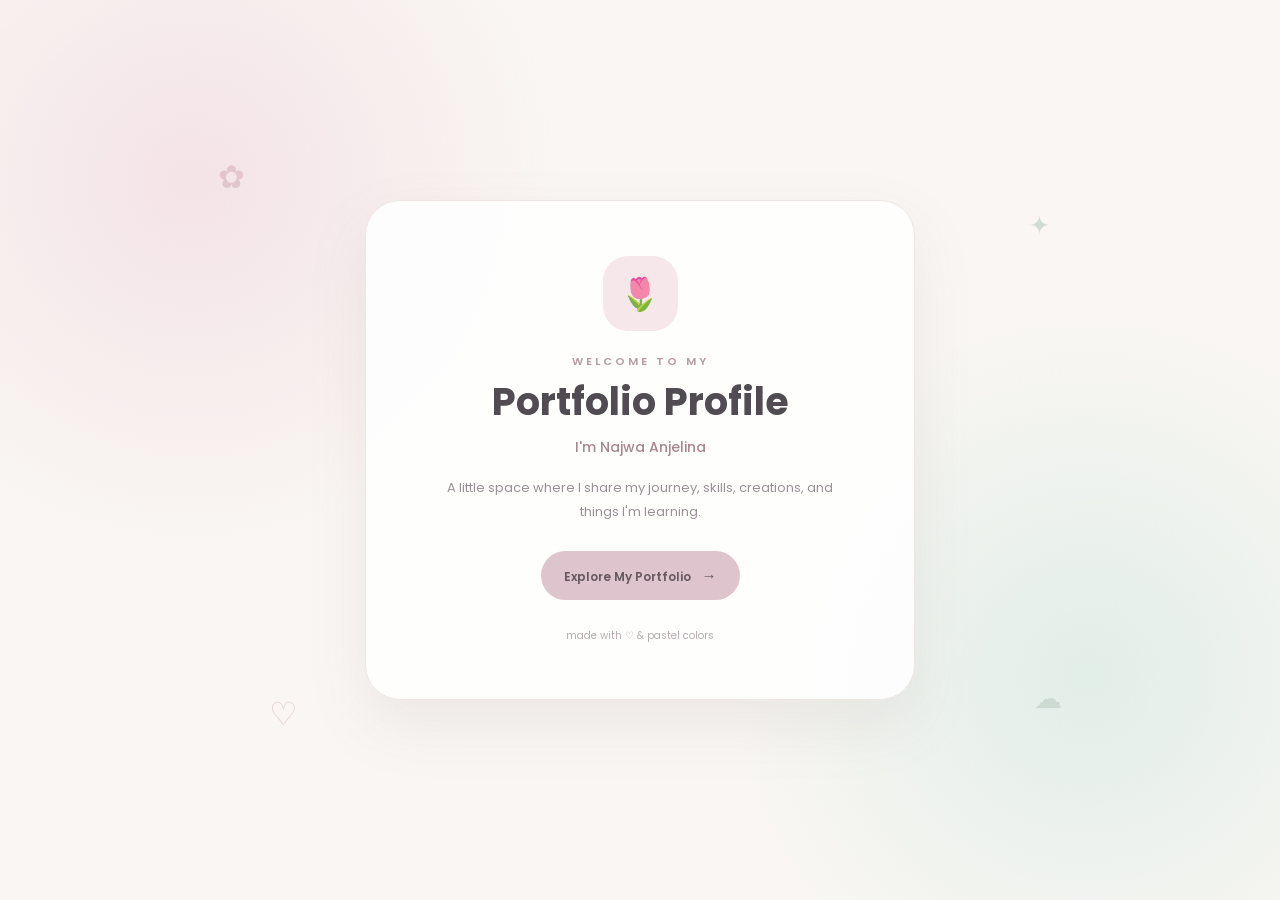
==== welcome.html @ a38a456b "Upload file portofolio pertama" ====
<!DOCTYPE html>
<html lang="id">
<head>
    <meta charset="UTF-8">
    <meta name="viewport" content="width=device-width, initial-scale=1.0">

    <title>Welcome | Najwa's Portfolio</title>

    <link rel="stylesheet" href="welcome.css">

    <link rel="preconnect" href="https://fonts.googleapis.com">
    <link rel="preconnect" href="https://fonts.gstatic.com" crossorigin>

    <link
        href="https://fonts.googleapis.com/css2?family=Poppins:wght@400;500;600;700&display=swap"
        rel="stylesheet"
    >
</head>

<body>

    <main class="welcome-page">

        <!-- Dekorasi -->
        <div class="decor decor-one">✿</div>
        <div class="decor decor-two">✦</div>
        <div class="decor decor-three">♡</div>
        <div class="decor decor-four">☁</div>


        <!-- Welcome Card -->
        <section class="welcome-card">

            <div class="flower-icon">
                🌷
            </div>

            <p class="mini-title">
                WELCOME TO MY
            </p>

            <h1>
                Portfolio Profile
            </h1>

            <p class="name">
                I'm Najwa Anjelina 
            </p>

            <p class="description">
                A little space where I share my journey,
                skills, creations, and things I'm learning.
            </p>

            <button id="exploreButton">
                Explore My Portfolio
                <span>→</span>
            </button>

            <p class="bottom-text">
                made with ♡ & pastel colors
            </p>

        </section>

    </main>

    <!-- LOADING SAAT MASUK PORTFOLIO -->
    <div class="loading-screen" id="loadingScreen">

        <div class="loading-content">

            <div class="loading-flower">
                ✿
            </div>

            <h2>Just a moment . . .</h2>

            <p>Preparing your little space :D</p>

            <div class="loading-bar">
                <div id="loadingProgress"></div>
            </div>

        </div>

    </div>

<script src="welcome.js"></script>

</body>
</html>
---- welcome.css ----
* {
    margin: 0;
    padding: 0;
    box-sizing: border-box;
}

body {
    font-family: "Poppins", sans-serif;
    color: #5c555c;
}


/* =========================
   WELCOME PAGE
========================= */

.welcome-page {
    min-height: 100vh;

    display: flex;
    justify-content: center;
    align-items: center;

    position: relative;
    overflow: hidden;

    padding: 20px;

    background:
        radial-gradient(
            circle at 15% 20%,
            #f4e3e7 0,
            transparent 28%
        ),
        radial-gradient(
            circle at 85% 75%,
            #e2eee8 0,
            transparent 28%
        ),
        #f9f6f3;

    transition: opacity 0.7s ease;
}


/* =========================
   CARD
========================= */

.welcome-card {
    width: 100%;
    max-width: 550px;

    text-align: center;

    background: rgba(255, 255, 255, 0.88);

    border: 1px solid #eee7e4;

    border-radius: 35px;

    padding: 55px 45px;

    box-shadow:
        0 25px 60px rgba(150, 130, 135, 0.12);

    position: relative;

    z-index: 2;

    animation: cardAppear 1s ease;
}


/* =========================
   FLOWER
========================= */

.flower-icon {
    width: 75px;
    height: 75px;

    display: flex;
    justify-content: center;
    align-items: center;

    margin: 0 auto 22px;

    background: #f5e7ea;

    border-radius: 25px;

    font-size: 32px;

    animation: floating 3s ease-in-out infinite;
}


/* =========================
   TEXT
========================= */

.mini-title {
    font-size: 11px;

    letter-spacing: 3px;

    color: #b49ca5;

    font-weight: 600;
}

h1 {
    font-size: 38px;

    color: #514b52;

    margin-top: 3px;
}

.name {
    color: #a98792;

    font-size: 14px;

    font-weight: 500;

    margin-top: 7px;
}

.description {
    max-width: 390px;

    margin: 18px auto 28px;

    color: #999198;

    font-size: 13px;

    line-height: 1.8;
}


/* =========================
   BUTTON
========================= */

#exploreButton {
    border: none;

    padding: 13px 23px;

    border-radius: 50px;

    background: #dec4cd;

    color: #675860;

    font-family: "Poppins", sans-serif;

    font-size: 12px;

    font-weight: 600;

    cursor: pointer;

    transition: all 0.25s ease;
}

#exploreButton span {
    margin-left: 8px;

    font-size: 15px;
}

#exploreButton:hover {
    transform: translateY(-3px);

    background: #d6bac4;

    box-shadow:
        0 10px 22px rgba(180, 145, 155, 0.2);
}

#exploreButton:active {
    transform: translateY(0);
}


/* =========================
   BOTTOM TEXT
========================= */

.bottom-text {
    margin-top: 28px;

    color: #b5adb2;

    font-size: 10px;
}


/* =========================
   DECORATION
========================= */

.decor {
    position: absolute;

    z-index: 1;

    user-select: none;

    opacity: 0.55;
}

.decor-one {
    top: 17%;
    left: 17%;

    color: #d5adb8;

    font-size: 32px;

    animation: floating 4s ease-in-out infinite;
}

.decor-two {
    top: 23%;
    right: 18%;

    color: #b7cabc;

    font-size: 25px;
}

.decor-three {
    bottom: 18%;
    left: 21%;

    color: #d8b8c2;

    font-size: 32px;

    animation: floating 3.5s ease-in-out infinite;
}

.decor-four {
    bottom: 20%;
    right: 17%;

    color: #b8c9c0;

    font-size: 28px;

    animation: floating 4.5s ease-in-out infinite;
}


/* =========================
   ANIMATION
========================= */

@keyframes cardAppear {

    from {
        opacity: 0;
        transform: translateY(20px);
    }

    to {
        opacity: 1;
        transform: translateY(0);
    }
}


@keyframes floating {

    0%,
    100% {
        transform: translateY(0);
    }

    50% {
        transform: translateY(-7px);
    }
}


/* =========================
   EXIT ANIMATION
========================= */

.welcome-page.exit {
    opacity: 0;

    pointer-events: none;
}


/* =========================
   MOBILE
========================= */

@media (max-width: 600px) {

    .welcome-card {
        padding: 42px 25px;

        border-radius: 28px;
    }

    .flower-icon {
        width: 65px;
        height: 65px;

        font-size: 28px;
    }

    h1 {
        font-size: 30px;
    }

    .name {
        font-size: 13px;
    }

    .description {
        font-size: 12px;
    }

    .decor-one {
        left: 7%;
    }

    .decor-two {
        right: 7%;
    }

    .decor-three {
        left: 8%;
    }

    .decor-four {
        right: 7%;
    }
}

/* =========================
   LOADING SCREEN
========================= */

.loading-screen {
    position: fixed;

    inset: 0;

    z-index: 9999;

    display: flex;
    justify-content: center;
    align-items: center;

    background: #f9f6f3;

    opacity: 0;
    visibility: hidden;

    transition: opacity 0.5s ease;
}

.loading-screen.show {
    opacity: 1;
    visibility: visible;
}

.loading-content {
    text-align: center;
}

.loading-flower {
    width: 65px;
    height: 65px;

    margin: 0 auto 18px;

    display: flex;
    justify-content: center;
    align-items: center;

    background: #f5e7ea;

    border-radius: 22px;

    color: #c69eaa;

    font-size: 28px;

    animation: loadingSpin 1.5s ease-in-out infinite;
}

.loading-content h2 {
    font-size: 18px;

    color: #5c555c;

    font-weight: 600;
}

.loading-content p {
    margin-top: 5px;

    color: #aaa1a7;

    font-size: 11px;
}


/* Loading bar */

.loading-bar {
    width: 180px;
    height: 6px;

    margin: 20px auto 0;

    background: #eee7e5;

    border-radius: 20px;

    overflow: hidden;
}

#loadingProgress {
    width: 0%;
    height: 100%;

    background: #dcbfc8;

    border-radius: 20px;

    transition: width 0.1s linear;
}


/* Loading animation */

@keyframes loadingSpin {

    0% {
        transform: rotate(0deg);
    }

    50% {
        transform: rotate(12deg) scale(1.05);
    }

    100% {
        transform: rotate(0deg);
    }
}
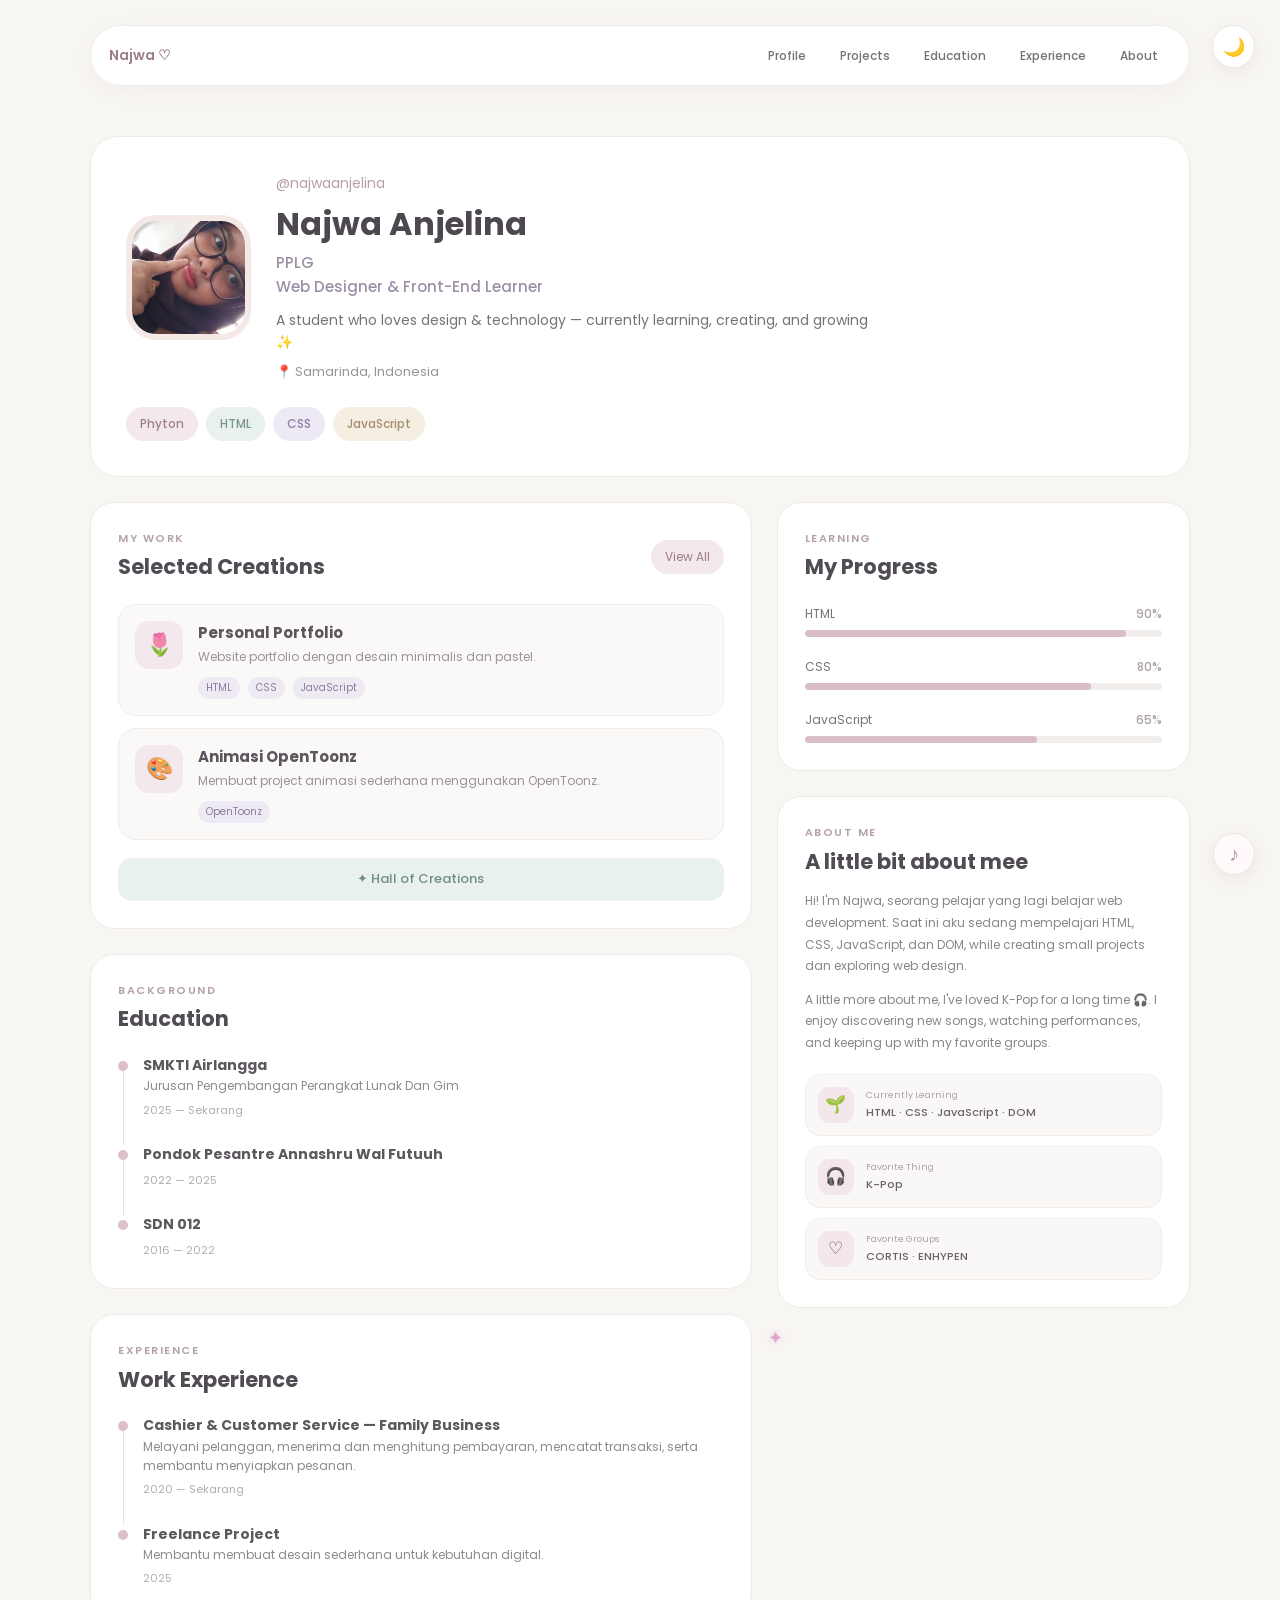
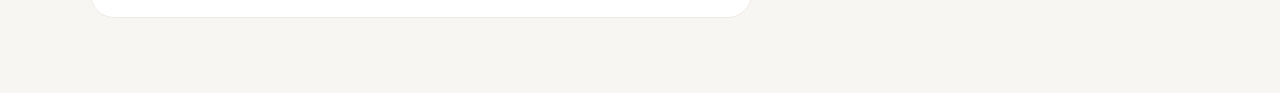
==== commit 57c5be14: "Rename index1.html to welcome.html" ====
--- a/welcome.html
+++ b/welcome.html
@@ -3,90 +3,359 @@
 <head>
     <meta charset="UTF-8">
     <meta name="viewport" content="width=device-width, initial-scale=1.0">
-
-    <title>Welcome | Najwa's Portfolio</title>
-
-    <link rel="stylesheet" href="welcome.css">
+    <title>Public Portfolio Profile</title>
+
+    <link rel="stylesheet" href="stylee.css">
 
     <link rel="preconnect" href="https://fonts.googleapis.com">
     <link rel="preconnect" href="https://fonts.gstatic.com" crossorigin>
-
-    <link
-        href="https://fonts.googleapis.com/css2?family=Poppins:wght@400;500;600;700&display=swap"
-        rel="stylesheet"
-    >
+    <link href="https://fonts.googleapis.com/css2?family=Poppins:wght@400;500;600;700&display=swap" rel="stylesheet">
 </head>
 
 <body>
 
-    <main class="welcome-page">
-
-        <!-- Dekorasi -->
-        <div class="decor decor-one">✿</div>
-        <div class="decor decor-two">✦</div>
-        <div class="decor decor-three">♡</div>
-        <div class="decor decor-four">☁</div>
-
-
-        <!-- Welcome Card -->
-        <section class="welcome-card">
-
-            <div class="flower-icon">
-                🌷
+    <div id="flower-container"></div>
+
+        <!-- NAVIGATION -->
+    <nav class="navbar">
+        <div class="nav-logo">Najwa ♡</div>
+
+        <button class="menu-toggle" id="menuToggle">☰</button>
+
+        <div class="nav-links" id="navLinks">
+            <a href="#home">Profile</a>
+            <a href="#projects">Projects</a>
+            <a href="#education">Education</a>
+            <a href="#experience">Experience</a>
+            <a href="#about">About</a>
+        </div>
+    </nav>
+        <main class="container">
+
+            <!-- THEME BUTTON -->
+        <button id="themeButton" class="theme-button">
+            🌙
+        </button>
+
+        <!-- PROFILE -->
+        <section class="profile-card" id="home">
+
+            <div class="profile-top">
+                <img 
+                    src="fotoku.jpeg" 
+                    class="profile-photo"
+                >
+
+                <div class="profile-info">
+                    <p class="username">@najwaanjelina</p>
+                    <h1>Najwa Anjelina</h1>
+                    <p class="role"></p>
+                    <p class="role">PPLG</p>
+                    <p class="role">Web Designer & Front-End Learner</p>
+
+                    <p class="bio">
+                        A student who loves design & technology — currently learning, 
+                        creating, and growing ✨
+                    </p>
+
+                    <p class="location">📍 Samarinda, Indonesia</p>
+                </div>
             </div>
 
-            <p class="mini-title">
-                WELCOME TO MY
-            </p>
-
-            <h1>
-                Portfolio Profile
-            </h1>
-
-            <p class="name">
-                I'm Najwa Anjelina 
-            </p>
-
-            <p class="description">
-                A little space where I share my journey,
-                skills, creations, and things I'm learning.
-            </p>
-
-            <button id="exploreButton">
-                Explore My Portfolio
-                <span>→</span>
-            </button>
-
-            <p class="bottom-text">
-                made with ♡ & pastel colors
-            </p>
+            <!-- SKILLS -->
+            <div class="skills">
+                <span>Phyton</span>
+                <span>HTML</span>
+                <span>CSS</span>
+                <span>JavaScript</span>
+            </div>
 
         </section>
 
-    </main>
-
-    <!-- LOADING SAAT MASUK PORTFOLIO -->
-    <div class="loading-screen" id="loadingScreen">
-
-        <div class="loading-content">
-
-            <div class="loading-flower">
-                ✿
+
+        <!-- CONTENT GRID -->
+        <div class="content-grid">
+
+            <!-- LEFT -->
+            <div>
+
+                <!-- PROJECT -->
+                <section class="section-card" id="projects">
+                    <div class="section-title">
+                        <div>
+                            <p class="small-title">MY WORK</p>
+                            <h2>Selected Creations</h2>
+                        </div>
+
+                        <button id="allProjectBtn">View All</button>
+                    </div>
+
+                    <div class="projects" id="projectContainer">
+
+                        <article class="project">
+                            <div class="project-icon">🌷</div>
+
+                            <div>
+                                <h3>Personal Portfolio</h3>
+                                <p>
+                                    Website portfolio dengan desain
+                                    minimalis dan pastel.
+                                </p>
+
+                                <span class="project-tag">HTML</span>
+                                <span class="project-tag">CSS</span>
+                                <span class="project-tag">JavaScript</span>
+                            </div>
+                        </article>
+
+
+                        <article class="project">
+                            <div class="project-icon">🎨</div>
+
+                            <div>
+                                <h3>Animasi OpenToonz</h3>
+                                <p>
+                                    Membuat project animasi sederhana menggunakan OpenToonz.
+                                </p>
+
+                                <span class="project-tag">OpenToonz</span>
+                            </div>
+                        </article>
+
+
+                        <article class="project hidden-project">
+                            <div class="project-icon">☁️</div>
+
+                            <div>
+                                <h3>Infografis Etika Digital</h3>
+                                <p>
+                                    Membuat desain infografis tentang penggunaan gadget secara bijak.
+                                </p>
+
+                                <span class="project-tag">Canva</span>
+                            </div>
+                        </article>
+
+                    </div>
+
+                    <a href="#" class="creation-button">
+                        ✦ Hall of Creations
+                    </a>
+                </section>
+
+
+                <!-- EDUCATION -->
+                <section class="section-card" id="education">
+                    <p class="small-title">BACKGROUND</p>
+                    <h2>Education</h2>
+
+                    <div class="timeline">
+
+                        <div class="timeline-item">
+                            <div class="dot"></div>
+
+                            <div>
+                                <h3>SMKTI Airlangga</h3>
+                                <p>Jurusan Pengembangan Perangkat Lunak Dan Gim</p>
+                                <span>2025 — Sekarang</span>
+                            </div>
+                        </div>
+
+                        <div class="timeline-item">
+                            <div class="dot"></div>
+
+                            <div>
+                                <h3>Pondok Pesantre Annashru Wal Futuuh</h3>
+                                <span>2022 — 2025</span>
+                            </div>
+                        </div>
+
+                        <div class="timeline-item">
+                            <div class="dot"></div>
+
+                            <div>
+                                <h3>SDN 012</h3>
+                                <span>2016 — 2022</span>
+                            </div>
+                        </div>
+
+                    </div>
+                </section>
+
+
+                <!-- WORK -->
+                <section class="section-card" id="experience">
+                    <p class="small-title">EXPERIENCE</p>
+                    <h2>Work Experience</h2>
+
+                    <div class="timeline">
+
+                        <div class="timeline-item">
+                            <div class="dot"></div>
+
+                            <div>
+                                <h3>Cashier & Customer Service — Family Business</h3>
+                                <p>
+                                    Melayani pelanggan, menerima dan menghitung pembayaran, mencatat transaksi, serta membantu menyiapkan pesanan.
+                                </p>
+                                <span>2020 — Sekarang</span>
+                            </div>
+                        </div>
+
+                        <div class="timeline-item">
+                            <div class="dot"></div>
+
+                            <div>
+                                <h3>Freelance Project</h3>
+                                <p>
+                                    Membantu membuat desain sederhana
+                                    untuk kebutuhan digital.
+                                </p>
+                                <span>2025</span>
+                            </div>
+                        </div>
+
+                    </div>
+                </section>
+
             </div>
 
-            <h2>Just a moment . . .</h2>
-
-            <p>Preparing your little space :D</p>
-
-            <div class="loading-bar">
-                <div id="loadingProgress"></div>
-            </div>
-
-        </div>
-
-    </div>
-
-<script src="welcome.js"></script>
-
+
+            <!-- RIGHT -->
+            <aside>
+
+                <!-- LEARNING -->
+                <section class="section-card" id="learning">
+
+                    <p class="small-title">LEARNING</p>
+                    <h2>My Progress</h2>
+
+                    <div class="progress-item">
+                        <div class="progress-label">
+                            <span>HTML</span>
+                            <b>90%</b>
+                        </div>
+
+                        <div class="progress">
+                            <div style="width:90%"></div>
+                        </div>
+                    </div>
+
+
+                    <div class="progress-item">
+                        <div class="progress-label">
+                            <span>CSS</span>
+                            <b>80%</b>
+                        </div>
+
+                        <div class="progress">
+                            <div style="width:80%"></div>
+                        </div>
+                    </div>
+
+
+                    <div class="progress-item">
+                        <div class="progress-label">
+                            <span>JavaScript</span>
+                            <b>65%</b>
+                        </div>
+
+                        <div class="progress">
+                            <div style="width:65%"></div>
+                        </div>
+                    </div>
+
+                </section>
+
+
+                <!-- ABOUT -->
+                <section class="section-card about" id="about">
+
+                    <p class="small-title">ABOUT ME</p>
+
+                    <h2>A little bit about mee</h2>
+
+                    <p class="about-text">
+                        Hi! I'm Najwa, seorang pelajar yang lagi belajar web development. Saat ini aku sedang mempelajari HTML, CSS, JavaScript, dan DOM, while creating small projects dan exploring web design.
+                    </p>
+
+                    <p class="about-text">
+                        A little more about me, I've loved K-Pop for a long time 🎧.
+                        I enjoy discovering new songs, watching performances,
+                        and keeping up with my favorite groups.
+                    </p>
+
+
+                    <!-- ABOUT MINI CARDS -->
+                    <div class="about-cards">
+
+                        <div class="about-box">
+                            <span class="about-icon">🌱</span>
+
+                            <div>
+                                <small>Currently Learning</small>
+                                <b>HTML · CSS · JavaScript · DOM</b>
+                            </div>
+                        </div>
+
+
+                        <div class="about-box">
+                            <span class="about-icon">🎧</span>
+
+                            <div>
+                                <small>Favorite Thing</small>
+                                <b>K-Pop</b>
+                            </div>
+                        </div>
+
+
+                        <div class="about-box">
+                            <span class="about-icon">♡</span>
+
+                            <div>
+                                <small>Favorite Groups</small>
+                                <b>CORTIS · ENHYPEN</b>
+                            </div>
+                        </div>
+
+                    </div>
+
+                </section>
+
+        <!-- MUSIC BUTTON -->
+    <button id="musicButton" class="music-button">
+        ♪
+    </button>
+
+    <audio id="backgroundMusic" loop>
+        <source src="music.mp3" type="audio/mpeg">
+    </audio>
+
+<script src="script.js"></script>
+
+    <div class="cursor"></div>
+
+    <script>
+    const cursor = document.querySelector(".cursor");
+
+    document.addEventListener("mousemove", (e) => {
+    cursor.style.left = e.clientX + "px";
+    cursor.style.top = e.clientY + "px";
+
+    const sparkle = document.createElement("div");
+    sparkle.className = "cursor-dot";
+    sparkle.textContent = "✧";
+
+    sparkle.style.left = e.clientX + "px";
+    sparkle.style.top = e.clientY + "px";
+
+    document.body.appendChild(sparkle);
+
+    setTimeout(() => {
+        sparkle.remove();
+    }, 800);
+    });
+
+</script>
 </body>
-</html>+</html>
--- a/stylee.css
+++ b/stylee.css
@@ -0,0 +1,1070 @@
+* {
+    margin: 0;
+    padding: 0;
+    box-sizing: border-box;
+}
+
+body {
+    font-family: "Poppins", sans-serif;
+    background: #f8f6f3;
+    color: #55505a;
+    line-height: 1.6;
+}
+
+/* ================= NAVIGATION ================= */
+
+.navbar {
+    width: 90%;
+    max-width: 1100px;
+    margin: 25px auto 0;
+
+    background: rgba(255, 255, 255, 0.95);
+    border: 1px solid #eee9e5;
+    border-radius: 50px;
+
+    padding: 12px 18px;
+
+    display: flex;
+    align-items: center;
+    justify-content: space-between;
+
+    position: sticky;
+    top: 15px;
+    z-index: 1000;
+
+    box-shadow: 0 5px 20px rgba(120, 100, 110, 0.06);
+}
+
+.nav-logo {
+    color: #9d7f89;
+    font-size: 14px;
+    font-weight: 600;
+}
+
+.nav-links {
+    display: flex;
+    align-items: center;
+    gap: 8px;
+}
+
+.nav-links a {
+    text-decoration: none;
+    color: #77717a;
+
+    font-size: 12px;
+    font-weight: 500;
+
+    padding: 8px 13px;
+    border-radius: 50px;
+
+    transition: 0.2s;
+}
+
+.nav-links a:hover {
+    background: #f3e8ed;
+    color: #9a7c87;
+}
+
+.menu-toggle {
+    display: none;
+
+    border: none;
+    background: #f3e8ed;
+    color: #9a7c87;
+
+    width: 35px;
+    height: 35px;
+
+    border-radius: 50%;
+
+    cursor: pointer;
+    font-size: 16px;
+}
+
+/* Smooth scroll */
+
+html {
+    scroll-behavior: smooth;
+}
+
+/* Jarak ketika navigasi menuju section */
+
+#home,
+#projects,
+#education,
+#experience,
+#about {
+    scroll-margin-top: 100px;
+}
+
+.container {
+    width: 90%;
+    max-width: 1100px;
+    margin: 50px auto;
+}
+
+
+/* ================= PROFILE ================= */
+
+.profile-card {
+    background: #ffffff;
+    border: 1px solid #eee9e5;
+    border-radius: 28px;
+    padding: 35px;
+    margin-bottom: 25px;
+}
+
+.profile-top {
+    display: flex;
+    align-items: center;
+    gap: 25px;
+}
+
+.profile-photo {
+    width: 125px;
+    height: 125px;
+    border-radius: 30px;
+    object-fit: cover;
+    border: 6px solid #f5e9e8;
+}
+
+.username {
+    color: #b89fa3;
+    font-size: 14px;
+    margin-bottom: 3px;
+}
+
+.profile-info h1 {
+    font-size: 32px;
+    color: #4d4850;
+    margin-bottom: 2px;
+}
+
+.role {
+    color: #9d8fa5;
+    font-size: 15px;
+    font-weight: 500;
+}
+
+.bio {
+    max-width: 600px;
+    font-size: 14px;
+    margin-top: 10px;
+    color: #77727a;
+}
+
+.location {
+    margin-top: 8px;
+    font-size: 13px;
+    color: #99939a;
+}
+
+
+/* ================= SKILLS ================= */
+
+.skills {
+    display: flex;
+    flex-wrap: wrap;
+    gap: 8px;
+    margin-top: 25px;
+}
+
+.skills span {
+    background: #f3e9ed;
+    color: #9d7f89;
+    padding: 7px 14px;
+    border-radius: 50px;
+    font-size: 12px;
+    font-weight: 500;
+}
+
+.skills span:nth-child(2) {
+    background: #e9f1ed;
+    color: #78978a;
+}
+
+.skills span:nth-child(3) {
+    background: #eeeaf5;
+    color: #8b7da4;
+}
+
+.skills span:nth-child(4) {
+    background: #f5eee3;
+    color: #a58f6d;
+}
+
+
+/* ================= GRID ================= */
+
+.content-grid {
+    display: grid;
+    grid-template-columns: 1.6fr 1fr;
+    gap: 25px;
+}
+
+
+/* ================= CARD ================= */
+
+.section-card {
+    background: #ffffff;
+    border: 1px solid #eee9e5;
+    border-radius: 24px;
+    padding: 27px;
+    margin-bottom: 25px;
+}
+
+.section-title {
+    display: flex;
+    justify-content: space-between;
+    align-items: center;
+    margin-bottom: 20px;
+}
+
+.small-title {
+    color: #b5a2aa;
+    font-size: 11px;
+    font-weight: 600;
+    letter-spacing: 1.5px;
+    margin-bottom: 3px;
+}
+
+h2 {
+    font-size: 21px;
+    color: #514c54;
+}
+
+.section-title button {
+    border: none;
+    background: #f3e8ed;
+    color: #9a7c87;
+    padding: 8px 14px;
+    border-radius: 50px;
+    cursor: pointer;
+    font-family: inherit;
+    font-size: 12px;
+}
+
+.section-title button:hover {
+    background: #eadce2;
+}
+
+
+/* ================= PROJECT ================= */
+
+.projects {
+    display: flex;
+    flex-direction: column;
+    gap: 12px;
+}
+
+.project {
+    display: flex;
+    gap: 15px;
+    padding: 16px;
+    background: #faf9f8;
+    border-radius: 18px;
+    border: 1px solid #f0ece9;
+    transition: 0.2s;
+}
+
+.project:hover {
+    transform: translateY(-2px);
+    border-color: #e6d8dd;
+}
+
+.project-icon {
+    width: 48px;
+    height: 48px;
+    min-width: 48px;
+    display: flex;
+    justify-content: center;
+    align-items: center;
+    background: #f3e8ed;
+    border-radius: 14px;
+    font-size: 22px;
+}
+
+.project h3 {
+    color: #5b555d;
+    font-size: 15px;
+    margin-bottom: 2px;
+}
+
+.project p {
+    color: #99939a;
+    font-size: 12px;
+    margin-bottom: 7px;
+}
+
+.project-tag {
+    display: inline-block;
+    background: #eeeaf4;
+    color: #8c7c9d;
+    padding: 3px 8px;
+    border-radius: 20px;
+    font-size: 10px;
+    margin-right: 4px;
+}
+
+.creation-button {
+    display: block;
+    text-align: center;
+    text-decoration: none;
+    margin-top: 18px;
+    padding: 11px;
+    border-radius: 14px;
+    background: #e9f1ed;
+    color: #728e82;
+    font-size: 13px;
+    font-weight: 500;
+}
+
+.creation-button:hover {
+    background: #dfeae5;
+}
+
+.hidden-project {
+    display: none;
+}
+
+
+/* ================= TIMELINE ================= */
+
+.timeline {
+    margin-top: 18px;
+}
+
+.timeline-item {
+    display: flex;
+    gap: 15px;
+    position: relative;
+    padding-bottom: 22px;
+}
+
+.timeline-item:last-child {
+    padding-bottom: 0;
+}
+
+.timeline-item:not(:last-child)::before {
+    content: "";
+    position: absolute;
+    width: 1px;
+    height: calc(100% - 8px);
+    background: #e9e2df;
+    left: 5px;
+    top: 10px;
+}
+
+.dot {
+    width: 10px;
+    height: 10px;
+    background: #dcbfc9;
+    border-radius: 50%;
+    margin-top: 7px;
+    position: relative;
+    z-index: 2;
+    min-width: 10px;
+}
+
+.timeline-item h3 {
+    color: #5d575e;
+    font-size: 14px;
+}
+
+.timeline-item p {
+    color: #8f898f;
+    font-size: 12px;
+}
+
+.timeline-item span {
+    color: #b3abb1;
+    font-size: 11px;
+}
+
+
+/* ================= PROGRESS ================= */
+
+.progress-item {
+    margin-top: 20px;
+}
+
+.progress-label {
+    display: flex;
+    justify-content: space-between;
+    font-size: 12px;
+    margin-bottom: 7px;
+}
+
+.progress-label span {
+    color: #77717a;
+}
+
+.progress-label b {
+    color: #aaa0a7;
+    font-weight: 500;
+}
+
+.progress {
+    height: 7px;
+    background: #f0edeb;
+    border-radius: 20px;
+    overflow: hidden;
+}
+
+.progress div {
+    height: 100%;
+    background: #d9bec8;
+    border-radius: 20px;
+}
+
+
+/* ================= ABOUT ================= */
+
+.about > p:not(.small-title) {
+    margin-top: 12px;
+    font-size: 12px;
+    color: #8b858b;
+}
+
+.about-info {
+    display: flex;
+    flex-direction: column;
+    gap: 12px;
+    margin-top: 20px;
+}
+
+.about-info div {
+    padding: 11px 13px;
+    background: #faf8f6;
+    border-radius: 12px;
+}
+
+.about-info span {
+    display: block;
+    color: #aaa2a8;
+    font-size: 10px;
+}
+
+.about-info b {
+    color: #69636a;
+    font-size: 12px;
+    font-weight: 500;
+}
+
+
+/* ================= FOOTER ================= */
+
+footer {
+    text-align: center;
+    color: #aaa3a9;
+    font-size: 11px;
+    padding: 10px;
+}
+
+
+/* ================= MOBILE ================= */
+
+@media (max-width: 750px) {
+
+    .container {
+        width: 92%;
+        margin: 25px auto;
+    }
+
+    .profile-card {
+        padding: 23px;
+        border-radius: 22px;
+    }
+
+    .profile-top {
+        align-items: flex-start;
+    }
+
+    .profile-photo {
+        width: 85px;
+        height: 85px;
+        border-radius: 22px;
+    }
+
+    .profile-info h1 {
+        font-size: 23px;
+    }
+
+    .role {
+        font-size: 12px;
+    }
+
+    .bio {
+        font-size: 12px;
+    }
+
+    .content-grid {
+        grid-template-columns: 1fr;
+        gap: 0;
+    }
+
+    .section-card {
+        padding: 22px;
+        border-radius: 20px;
+    }
+}
+
+
+@media (max-width: 480px) {
+
+    .profile-top {
+        flex-direction: column;
+    }
+
+    .profile-photo {
+        width: 95px;
+        height: 95px;
+    }
+
+    .profile-info h1 {
+        font-size: 25px;
+    }
+
+    .section-title {
+        align-items: flex-end;
+    }
+
+    .section-title button {
+        font-size: 10px;
+        padding: 7px 11px;
+    }
+
+    .project {
+        padding: 13px;
+    }
+}
+
+/* =========================
+   THEME BUTTON
+========================= */
+
+.theme-button {
+    position: fixed;
+
+    top: 25px;
+    right: 25px;
+
+    width: 43px;
+    height: 43px;
+
+    border: 1px solid #eee6e2;
+
+    border-radius: 50%;
+
+    background: #ffffff;
+
+    cursor: pointer;
+
+    font-size: 18px;
+
+    display: flex;
+    justify-content: center;
+    align-items: center;
+
+    box-shadow: 0 5px 15px rgba(150, 130, 135, 0.10);
+
+    transition: 0.25s;
+
+    z-index: 100;
+}
+
+.theme-button:hover {
+    transform: translateY(-2px) rotate(8deg);
+}
+
+
+/* =========================
+   DARK MODE
+========================= */
+
+body.dark-mode {
+    background: #29272b;
+    color: #ddd7dc;
+}
+
+
+/* Background */
+
+body.dark-mode .profile-card,
+body.dark-mode .section-card {
+    background: #353238;
+
+    border-color: #464148;
+}
+
+
+/* Text */
+
+body.dark-mode .profile-info h1,
+body.dark-mode h2 {
+    color: #f0e9ed;
+}
+
+body.dark-mode .bio,
+body.dark-mode .timeline-item p,
+body.dark-mode .about > p:not(.small-title) {
+    color: #bdb5bc;
+}
+
+body.dark-mode .username,
+body.dark-mode .small-title {
+    color: #c3a7b1;
+}
+
+body.dark-mode .role {
+    color: #b8a7c1;
+}
+
+body.dark-mode .location {
+    color: #aaa2aa;
+}
+
+
+/* Skills */
+
+body.dark-mode .skills span {
+    background: #493e45;
+    color: #d6b9c4;
+}
+
+body.dark-mode .skills span:nth-child(2) {
+    background: #3d4943;
+    color: #b9d0c4;
+}
+
+body.dark-mode .skills span:nth-child(3) {
+    background: #443f4d;
+    color: #c4b7d6;
+}
+
+body.dark-mode .skills span:nth-child(4) {
+    background: #4b4439;
+    color: #d4c19d;
+}
+
+
+/* Projects */
+
+body.dark-mode .project {
+    background: #302e33;
+    border-color: #464148;
+}
+
+body.dark-mode .project h3 {
+    color: #e5dfe3;
+}
+
+body.dark-mode .project p {
+    color: #aaa2aa;
+}
+
+body.dark-mode .project-icon {
+    background: #463b42;
+}
+
+
+/* Project tags */
+
+body.dark-mode .project-tag {
+    background: #443e4b;
+    color: #c7b9d5;
+}
+
+
+/* View All */
+
+body.dark-mode .section-title button {
+    background: #493e45;
+    color: #d4b8c1;
+}
+
+
+/* Hall of Creations */
+
+body.dark-mode .creation-button {
+    background: #3d4943;
+    color: #bcd1c5;
+}
+
+
+/* Timeline */
+
+body.dark-mode .timeline-item:not(:last-child)::before {
+    background: #514b51;
+}
+
+body.dark-mode .dot {
+    background: #c6a4af;
+}
+
+
+/* Progress */
+
+body.dark-mode .progress {
+    background: #4a464b;
+}
+
+body.dark-mode .progress div {
+    background: #c7a5b0;
+}
+
+body.dark-mode .progress-label span {
+    color: #c5bdc3;
+}
+
+body.dark-mode .progress-label b {
+    color: #aaa2aa;
+}
+
+
+/* About */
+
+body.dark-mode .about-info div {
+    background: #302e33;
+}
+
+body.dark-mode .about-info span {
+    color: #aaa2aa;
+}
+
+body.dark-mode .about-info b {
+    color: #ddd6db;
+}
+
+
+/* Footer */
+
+body.dark-mode footer {
+    color: #969096;
+}
+
+
+/* Theme Button */
+
+body.dark-mode .theme-button {
+    background: #3b383e;
+    border-color: #514c52;
+}
+
+/* =========================
+   NEW ABOUT ME
+========================= */
+
+.about-text {
+    margin-top: 13px;
+
+    font-size: 12px;
+
+    line-height: 1.8;
+
+    color: #8b858b;
+}
+
+
+/* ABOUT CARDS */
+
+.about-cards {
+    display: flex;
+    flex-direction: column;
+
+    gap: 10px;
+
+    margin-top: 20px;
+}
+
+
+.about-box {
+    display: flex;
+
+    align-items: center;
+
+    gap: 12px;
+
+    padding: 12px;
+
+    background: #faf8f6;
+
+    border: 1px solid #f0ece9;
+
+    border-radius: 15px;
+
+    transition: 0.2s;
+}
+
+
+.about-box:hover {
+    transform: translateX(3px);
+
+    border-color: #e5d5da;
+}
+
+
+.about-icon {
+    width: 36px;
+    height: 36px;
+
+    min-width: 36px;
+
+    display: flex;
+    justify-content: center;
+    align-items: center;
+
+    background: #f3e7eb;
+
+    border-radius: 11px;
+
+    font-size: 17px;
+}
+
+
+.about-box small {
+    display: block;
+
+    color: #aaa2a8;
+
+    font-size: 9px;
+
+    margin-bottom: 2px;
+}
+
+
+.about-box b {
+    display: block;
+
+    color: #69636a;
+
+    font-size: 11px;
+
+    font-weight: 500;
+}
+
+
+/* =========================
+   DARK MODE ABOUT
+========================= */
+
+body.dark-mode .about-text {
+    color: #bdb5bc;
+}
+
+
+body.dark-mode .about-box {
+    background: #302e33;
+
+    border-color: #464148;
+}
+
+
+body.dark-mode .about-box:hover {
+    border-color: #5a4e55;
+}
+
+
+body.dark-mode .about-icon {
+    background: #463b42;
+}
+
+
+body.dark-mode .about-box small {
+    color: #aaa2aa;
+}
+
+
+body.dark-mode .about-box b {
+    color: #ddd6db;
+}
+
+/* =========================
+   MUSIC BUTTON
+========================= */
+
+.music-button {
+    position: fixed;
+
+    bottom: 25px;
+    right: 25px;
+
+    width: 42px;
+    height: 42px;
+
+    border: 1px solid #eee3e5;
+
+    border-radius: 50%;
+
+    background: #fffaf9;
+
+    color: #b895a0;
+
+    font-size: 20px;
+
+    cursor: pointer;
+
+    display: flex;
+    justify-content: center;
+    align-items: center;
+
+    box-shadow: 0 5px 15px rgba(150, 130, 135, 0.12);
+
+    transition: 0.25s;
+
+    z-index: 100;
+}
+
+.music-button:hover {
+    transform: translateY(-3px) rotate(8deg);
+
+    background: #f6e8eb;
+}
+
+
+/* Saat musik menyala */
+
+.music-button.playing {
+    background: #ead4da;
+
+    color: #8e6d78;
+
+    animation: musicFloat 1.5s ease-in-out infinite;
+}
+
+
+@keyframes musicFloat {
+
+    0%,
+    100% {
+        transform: translateY(0);
+    }
+
+    50% {
+        transform: translateY(-3px);
+    }
+}
+
+
+/* DARK MODE */
+
+body.dark-mode .music-button {
+    background: #3b383e;
+
+    border-color: #514c52;
+
+    color: #c9aeb8;
+}
+
+body.dark-mode .music-button.playing {
+    background: #51414a;
+
+    color: #dfc0ca;
+}
+
+/* =========================
+   FALLING FLOWERS
+========================= */
+
+#flower-container {
+    position: fixed;
+    inset: 0;
+
+    pointer-events: none;
+
+    overflow: hidden;
+
+    z-index: 0;
+}
+
+.flower {
+    position: absolute;
+
+    top: -30px;
+
+    color: #d9b8c2;
+
+    font-size: 16px;
+
+    opacity: 0.6;
+
+    animation-name: fallingFlower;
+    animation-timing-function: linear;
+    animation-fill-mode: forwards;
+}
+
+@keyframes fallingFlower {
+
+    0% {
+        transform:
+            translateY(-30px)
+            rotate(0deg);
+    }
+
+    50% {
+        transform:
+            translateY(50vh)
+            translateX(30px)
+            rotate(180deg);
+    }
+
+    100% {
+        transform:
+            translateY(110vh)
+            translateX(-30px)
+            rotate(360deg);
+    }
+}
+
+
+/* Biar portfolio tetap berada di atas bunga */
+
+.container {
+    position: relative;
+    z-index: 1;
+}
+
+/* ✦ Custom Aesthetic Cursor */
+body {
+  cursor: none;
+}
+
+.cursor {
+  position: fixed;
+  width: 18px;
+  height: 18px;
+  pointer-events: none;
+  z-index: 9999;
+  transform: translate(-50%, -50%);
+  font-size: 18px;
+  color: #d9a7c7;
+  transition: transform 0.08s ease;
+}
+
+.cursor::before {
+  content: "✦";
+  text-shadow:
+    0 0 5px rgba(217, 167, 199, 0.5),
+    0 0 10px rgba(255, 220, 240, 0.5);
+}
+
+.cursor-dot {
+  position: fixed;
+  pointer-events: none;
+  font-size: 10px;
+  color: #e8bfd7;
+  z-index: 9998;
+  animation: sparkle 0.8s ease-out forwards;
+}
+
+@keyframes sparkle {
+  0% {
+    opacity: 1;
+    transform: scale(1) translateY(0);
+  }
+
+  100% {
+    opacity: 0;
+    transform: scale(0.3) translateY(-15px);
+  }
+}
